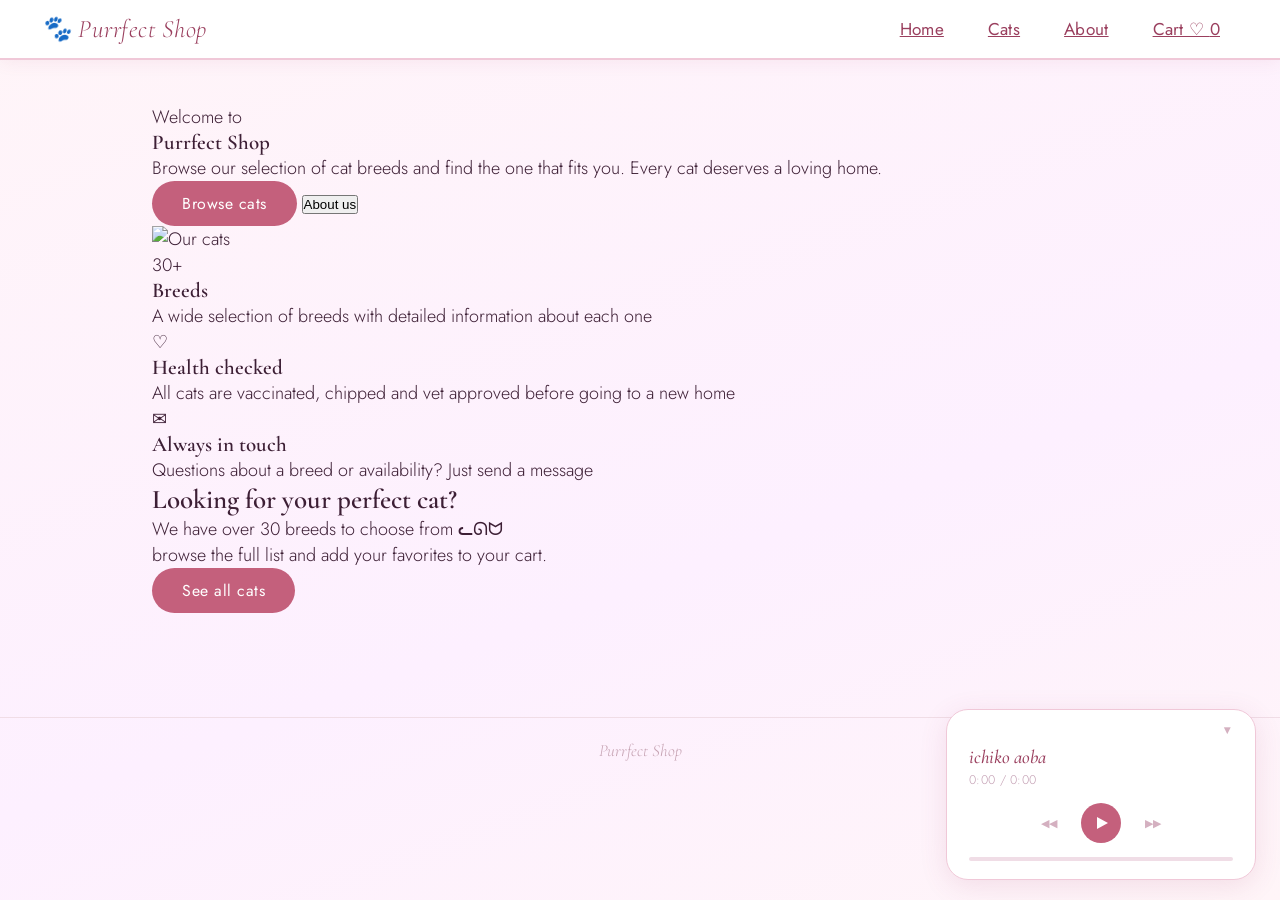
==== index.html @ 5e7208c2 "add html structure and base styles" ====
<!DOCTYPE html>
<html lang="sv">
<head>
    <meta charset="UTF-8">
    <meta name="viewport" content="width=device-width, initial-scale=1.0">
    <title>Purrfect Shop</title>
    <link href="https://fonts.googleapis.com/css2?family=Cormorant+Garamond:ital,wght@0,400;0,500;0,600;1,400;1,500&family=Jost:wght@300;400;500&display=swap" rel="stylesheet">
    <link rel="stylesheet" href="Style.css">
    <link rel="stylesheet" href="home.css">
    <link rel="stylesheet" href="cats.css">
    <link rel="stylesheet" href="about.css">
    <link rel="stylesheet" href="cart.css">
</head>
<body>

    <header>
        <a class="logo" onclick="showPage('home')">🐾 Purrfect Shop</a>
        <nav>
            <a href="#" onclick="showPage('home')" class="nav-btn" id="nav-home">Home</a>
            <a href="#" onclick="showPage('cats')" class="nav-btn" id="nav-cats">Cats</a>
            <a href="#" onclick="showPage('owner')" class="nav-btn" id="nav-owner">About</a>
            <a href="#" onclick="showPage('cart')" class="nav-btn" id="nav-cart">
                Cart ♡ <span id="cartCount">0</span>
            </a>
        </nav>
    </header>

    <main>

        <!-- home page -->
        <section id="home" class="page">

            <section class="hero">
                <div class="hero-text">
                    <p class="hero-label">Welcome to</p>
                    <h1>Purrfect Shop</h1>
                    <p class="hero-sub">Browse our selection of cat breeds and find the one that fits you. Every cat deserves a loving home.</p>
                    <div class="hero-btns">
                        <button class="pink-btn" onclick="showPage('cats')">Browse cats</button>
                        <button class="outline-btn" onclick="showPage('owner')">About us</button>
                    </div>
                </div>
                <div class="hero-img-wrap">
                    <img src="my 3 cats.jpg" alt="Our cats" class="hero-img">
                </div>
            </section>

            <section class="features">
                <article class="feature-card">
                    <div class="feature-num">30+</div>
                    <h3>Breeds</h3>
                    <p>A wide selection of breeds with detailed information about each one</p>
                </article>
                <article class="feature-card">
                    <div class="feature-num">♡</div>
                    <h3>Health checked</h3>
                    <p>All cats are vaccinated, chipped and vet approved before going to a new home</p>
                </article>
                <article class="feature-card">
                    <div class="feature-num">✉</div>
                    <h3>Always in touch</h3>
                    <p>Questions about a breed or availability? Just send a message</p>
                </article>
            </section>

            <section class="home-banner">
                <div class="banner-text">
                    <h2>Looking for your perfect cat?</h2>
                    <p>We have over 30 breeds to choose from ᓚᘏᗢ </p>
                    <p>browse the full list and add your favorites to your cart.</p>
                    <button class="pink-btn" onclick="showPage('cats')">See all cats</button>
                </div>
            </section>

        </section>

        <!-- cats page with all the breeds and filters -->
        <section id="cats" class="page" style="display:none;">
            <h2>Our cats</h2>
            <div class="search-box">
                <input type="text" id="searchInput" placeholder="Search breed..." oninput="applyFilters()">
            </div>
            <div class="filter-section">
                <div class="filter-row">
                    <span class="filter-label">Lifespan</span>
                    <div class="age-filter-row">
                        <button class="age-btn active" onclick="setAgeFilter('all', this)">All</button>
                        <button class="age-btn" onclick="setAgeFilter('short', this)">Under 12 yrs</button>
                        <button class="age-btn" onclick="setAgeFilter('medium', this)">12–14 yrs</button>
                        <button class="age-btn" onclick="setAgeFilter('long', this)">15+ yrs</button>
                    </div>
                </div>
                <div class="filter-row">
                    <span class="filter-label">Tags</span>
                    <div id="tagFilters" class="tag-filter-row"></div>
                </div>
            </div>
            <div id="catList" class="cat-grid"></div>
            <div id="pagination" class="pagination"></div>
        </section>

        <!-- detail view for one cat when you click "about me" -->
        <section id="catDetail" class="page" style="display:none;">
            <button class="back-btn" onclick="showPage('cats')">← Back to cats</button>
            <div id="catDetailContent"></div>
        </section>

        <!-- about page with my info and my own cats -->
        <section id="owner" class="page" style="display:none;">

            <section class="about-hero">
                <div class="about-photo-wrap">
                    <img src="about me.jpg" alt="Amna" class="owner-photo">
                </div>
                <div class="about-intro">
                    <h1>Amna Al-Daraji</h1>
                    <p class="about-tagline">Owner of Purrfect Shop</p>
                    <p class="owner-text">I run Purrfect Shop from Lidingö :D! I have always been around cats and decided to turn that into something real. If you have any questions about breeds or availability just send me a message (✿◠‿◠)</p>
                    <div class="contact-pills">
                        <span>✉️ amnaaldaraji@gmail.com</span>
                        <span>📞 079-313-2622</span>
                        <span>📍 Lillåkersvägen 38, Lidingö</span>
                    </div>
                </div>
            </section>

            <section class="about-section">
                <h2>Here are my own cats</h2>
                <div class="my-cats">
                    <figure class="my-cat-card">
                        <img src="2 cats.png" alt="Bladee and Spinnis">
                        <figcaption>Bladee & Spinnis</figcaption>
                    </figure>
                    <figure class="my-cat-card">
                        <img src="3 cats.png" alt="All three cats">
                        <figcaption>Spinnis, Bladee & Ecco</figcaption>
                    </figure>
                    <figure class="my-cat-card">
                        <img src="sleep cat.png" alt="Sleeping cat">
                        <figcaption>Nap time</figcaption>
                    </figure>
                    <figure class="my-cat-card">
                        <img src="sleepy cats.png" alt="Sleepy cats">
                        <figcaption>Sleepy babies</figcaption>
                    </figure>
                </div>
            </section>

            <section class="about-section">
                <h2>Find us</h2>
                <div class="map-box">
                    <iframe
                        src="https://maps.google.com/maps?q=Lillåkersvägen+38+Lidingö&output=embed"
                        width="100%"
                        height="280"
                        style="border:0; border-radius: 14px;"
                        allowfullscreen=""
                        loading="lazy">
                    </iframe>
                </div>
            </section>

        </section>

        <!-- cart page, shows what you've added and the order form -->
        <section id="cart" class="page" style="display:none;">
            <h2>Cart</h2>
            <div id="cartItems"></div>
            <div id="orderForm" style="display:none;">
                <h3>Your details</h3>
                <form onsubmit="sendOrder(event)">
                    <input type="text" id="customerName" placeholder="Name" required>
                    <input type="email" id="customerEmail" placeholder="Email" required>
                    <input type="text" id="customerAddress" placeholder="Delivery address" required>
                    <button type="submit" class="pink-btn">Place order</button>
                </form>
            </div>
        </section>

    </main>

    <footer>
        <p>Purrfect Shop</p>
    </footer>

    <!-- music player that stays fixed in the bottom right corner -->
    <div class="music-player" id="musicPlayer">
        <button class="music-toggle" id="musicToggle" onclick="toggleMusicWidget()">▼</button>
        <div class="music-body" id="musicBody">
            <div class="music-info">
                <span class="music-title">ichiko aoba</span>
                <span class="music-time" id="musicTime">0:00 / 0:00</span>
            </div>
            <div class="music-controls">
                <button class="music-prev" onclick="seekBack()">&#9664;&#9664;</button>
                <button class="music-playpause" id="musicBtn" onclick="toggleMusic()"></button>
                <button class="music-next" onclick="seekForward()">&#9654;&#9654;</button>
            </div>
            <div class="music-progress-bg" onclick="seekToClick(event)">
                <div class="music-progress-fill" id="musicProgress"></div>
            </div>
        </div>
    </div>

    <audio id="bgMusic" loop>
        <source src="song.mp3" type="audio/mpeg">
    </audio>

    <script src="navigation.js"></script>
    <script src="music.js"></script>
    <script src="cats.js"></script>
    <script src="cart.js"></script>
</body>
</html>
---- Style.css ----
@import url('https://fonts.googleapis.com/css2?family=Cormorant+Garamond:ital,wght@0,400;0,500;0,600;1,400;1,500&family=Jost:wght@300;400;500&display=swap');

* {
    margin: 0;
    padding: 0;
    box-sizing: border-box;
}

html {
    font-size: 18px;
}

body {
    font-family: 'Jost', sans-serif;
    font-weight: 300;
    background: linear-gradient(160deg, #fff5f8 0%, #fdf0ff 60%, #fff5f8 100%);
    background-attachment: fixed;
    min-height: 100vh;
    color: #3d1f35;
}

h1, h2, h3 {
    font-family: 'Cormorant Garamond', serif;
    font-weight: 600;
}

/* Header */
header {
    position: sticky;
    top: 0;
    z-index: 100;
    background: white;
    border-bottom: 2px solid #f0c8d8;
    padding: 0 40px;
    height: 60px;
    display: flex;
    align-items: center;
    gap: 32px;
    box-shadow: 0 2px 16px rgba(160, 60, 100, 0.08);
}

.logo {
    font-family: 'Cormorant Garamond', serif;
    font-size: 1.4rem;
    font-style: italic;
    color: #9a3f5e;
    letter-spacing: 0.5px;
    white-space: nowrap;
    cursor: pointer;
    user-select: none;
}

.logo:hover {
    color: #7a2f4e;
}

nav {
    display: flex;
    gap: 4px;
    margin-left: auto;
}

.nav-btn {
    background: transparent;
    border: none;
    padding: 8px 20px;
    border-radius: 8px;
    cursor: pointer;
    font-family: 'Jost', sans-serif;
    font-size: 0.95rem;
    font-weight: 400;
    color: #9a3f5e;
    transition: all 0.15s;
    letter-spacing: 0.3px;
}

.nav-btn:hover {
    background: #fce8f0;
}

.nav-btn.active {
    background: #f5c0d0;
    color: #7a2f4e;
    font-weight: 500;
}

/* Music player widget */
.music-player {
    position: fixed;
    bottom: 20px;
    right: 24px;
    z-index: 200;
    background: white;
    border: 1px solid #f0c8d8;
    border-radius: 22px;
    box-shadow: 0 6px 28px rgba(160, 60, 100, 0.12);
    padding: 14px 22px 18px;
    width: 310px;
    display: flex;
    flex-direction: column;
    gap: 10px;
}

.music-toggle {
    background: transparent;
    border: none;
    color: #d4b0c0;
    cursor: pointer;
    font-size: 0.65rem;
    align-self: flex-end;
    padding: 0;
    line-height: 1;
    transition: color 0.15s;
}

.music-toggle:hover {
    color: #9a3f5e;
}

.music-body {
    display: flex;
    flex-direction: column;
    gap: 14px;
    overflow: hidden;
    transition: max-height 0.3s ease, opacity 0.3s ease;
    max-height: 200px;
    opacity: 1;
}

.music-body.hidden {
    max-height: 0;
    opacity: 0;
    gap: 0;
}

.music-info {
    display: flex;
    flex-direction: column;
    gap: 3px;
}

.music-title {
    font-family: 'Cormorant Garamond', serif;
    font-style: italic;
    font-size: 1.05rem;
    color: #9a3f5e;
    font-weight: 500;
}

.music-time {
    font-size: 0.7rem;
    color: #c4a0b4;
    font-weight: 300;
    letter-spacing: 0.3px;
}

.music-controls {
    display: flex;
    align-items: center;
    justify-content: center;
    gap: 20px;
}

.music-prev,
.music-next {
    background: transparent;
    border: none;
    color: #d4b0c0;
    cursor: pointer;
    font-size: 0.6rem;
    padding: 4px;
    transition: color 0.15s;
}

.music-prev:hover,
.music-next:hover {
    color: #9a3f5e;
}

.music-playpause {
    background: #c4607c;
    border: none;
    width: 40px;
    height: 40px;
    border-radius: 50%;
    cursor: pointer;
    display: flex;
    align-items: center;
    justify-content: center;
    transition: background 0.15s;
    flex-shrink: 0;
    gap: 4px;
}

.music-playpause:hover {
    background: #a84f68;
}

/* Play triangle (default) */
.music-playpause::before {
    content: '';
    display: block;
    width: 0;
    height: 0;
    border-style: solid;
    border-width: 6px 0 6px 11px;
    border-color: transparent transparent transparent white;
    margin-left: 3px;
}

/* Pause bars */
.music-playpause.playing::before {
    content: '';
    width: 3px;
    height: 13px;
    background: white;
    border-radius: 2px;
    border: none;
    margin-left: 0;
}

.music-playpause.playing::after {
    content: '';
    display: block;
    width: 3px;
    height: 13px;
    background: white;
    border-radius: 2px;
}

.music-progress-bg {
    width: 100%;
    height: 4px;
    background: #f0dde6;
    border-radius: 4px;
    cursor: pointer;
    position: relative;
}

.music-progress-fill {
    height: 100%;
    background: #c4607c;
    border-radius: 4px;
    width: 0%;
    transition: width 0.5s linear;
    pointer-events: none;
}

/* Main */
main {
    max-width: 1040px;
    margin: 0 auto;
    padding: 0 32px;
}

.page {
    padding: 44px 0;
}

/* Shared heading style */
.page > h2 {
    font-family: 'Cormorant Garamond', serif;
    font-size: 2rem;
    font-style: italic;
    font-weight: 500;
    color: #9a3f5e;
    margin-bottom: 28px;
}

/* Pink button */
.pink-btn {
    background: #c4607c;
    color: white;
    border: none;
    padding: 11px 30px;
    border-radius: 30px;
    cursor: pointer;
    font-family: 'Jost', sans-serif;
    font-size: 0.88rem;
    font-weight: 400;
    letter-spacing: 0.5px;
    transition: background 0.2s;
}

.pink-btn:hover {
    background: #a84f68;
}

/* Footer */
footer {
    text-align: center;
    padding: 22px;
    border-top: 1px solid #f0dde6;
    margin-top: 60px;
    margin-bottom: 20px;
    font-family: 'Cormorant Garamond', serif;
    font-style: italic;
    font-size: 0.95rem;
    color: #c4a0b0;
}

/* Responsive */
@media (max-width: 768px) {
    header {
        padding: 0 18px;
        gap: 12px;
        height: auto;
        flex-wrap: wrap;
        padding-top: 12px;
        padding-bottom: 12px;
    }

    nav {
        order: 3;
        width: 100%;
        flex-wrap: wrap;
    }

    .music-widget {
        margin-left: 0;
    }

    main {
        padding: 0 18px;
    }

    .page {
        padding: 28px 0;
    }
}
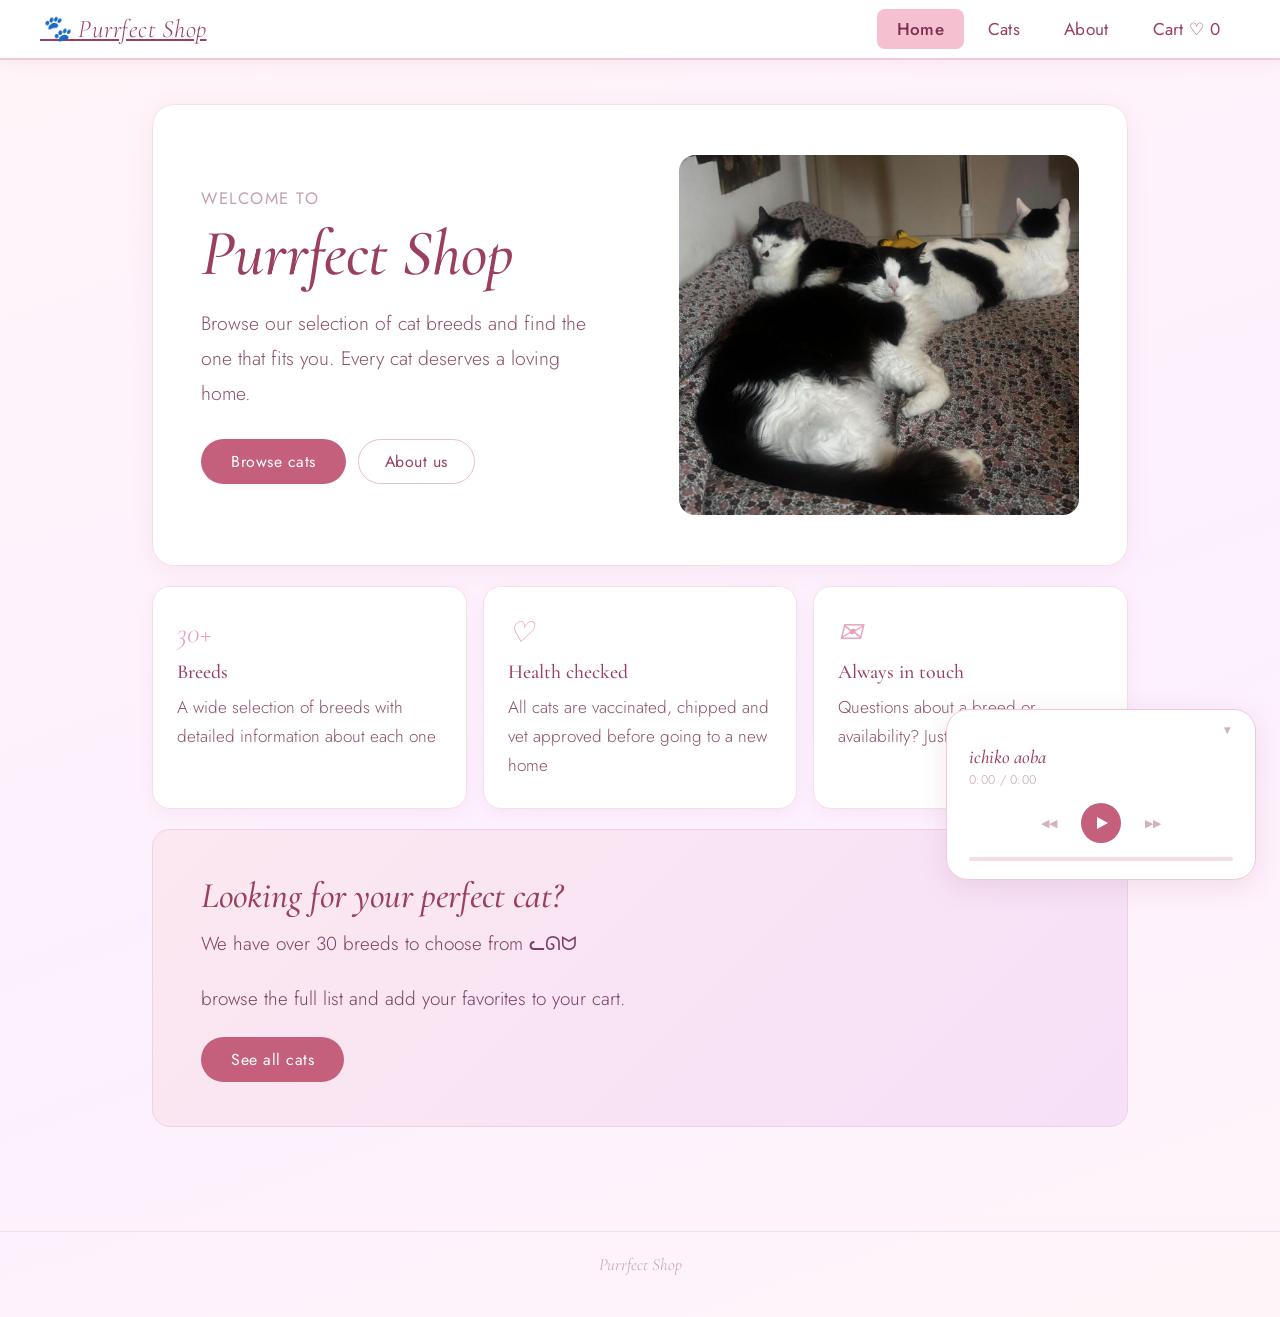
==== commit 655d5f04: "reorganize project structure into css, img, js, and pages folders" ====
--- a/index.html
+++ b/index.html
@@ -5,30 +5,23 @@
     <meta name="viewport" content="width=device-width, initial-scale=1.0">
     <title>Purrfect Shop</title>
     <link href="https://fonts.googleapis.com/css2?family=Cormorant+Garamond:ital,wght@0,400;0,500;0,600;1,400;1,500&family=Jost:wght@300;400;500&display=swap" rel="stylesheet">
-    <link rel="stylesheet" href="Style.css">
-    <link rel="stylesheet" href="home.css">
-    <link rel="stylesheet" href="cats.css">
-    <link rel="stylesheet" href="about.css">
-    <link rel="stylesheet" href="cart.css">
+    <link rel="stylesheet" href="css/style.css">
+    <link rel="stylesheet" href="css/home.css">
 </head>
 <body>
 
     <header>
-        <a class="logo" onclick="showPage('home')">🐾 Purrfect Shop</a>
+        <a class="logo" href="index.html">🐾 Purrfect Shop</a>
         <nav>
-            <a href="#" onclick="showPage('home')" class="nav-btn" id="nav-home">Home</a>
-            <a href="#" onclick="showPage('cats')" class="nav-btn" id="nav-cats">Cats</a>
-            <a href="#" onclick="showPage('owner')" class="nav-btn" id="nav-owner">About</a>
-            <a href="#" onclick="showPage('cart')" class="nav-btn" id="nav-cart">
-                Cart ♡ <span id="cartCount">0</span>
-            </a>
+            <a href="index.html" class="nav-btn active">Home</a>
+            <a href="pages/cats.html" class="nav-btn">Cats</a>
+            <a href="pages/about.html" class="nav-btn">About</a>
+            <a href="pages/cart.html" class="nav-btn">Cart ♡ <span id="cartCount">0</span></a>
         </nav>
     </header>
 
     <main>
-
-        <!-- home page -->
-        <section id="home" class="page">
+        <section class="page">
 
             <section class="hero">
                 <div class="hero-text">
@@ -36,12 +29,12 @@
                     <h1>Purrfect Shop</h1>
                     <p class="hero-sub">Browse our selection of cat breeds and find the one that fits you. Every cat deserves a loving home.</p>
                     <div class="hero-btns">
-                        <button class="pink-btn" onclick="showPage('cats')">Browse cats</button>
-                        <button class="outline-btn" onclick="showPage('owner')">About us</button>
+                        <button class="pink-btn" onclick="window.location.href='pages/cats.html'">Browse cats</button>
+                        <button class="outline-btn" onclick="window.location.href='pages/about.html'">About us</button>
                     </div>
                 </div>
                 <div class="hero-img-wrap">
-                    <img src="my 3 cats.jpg" alt="Our cats" class="hero-img">
+                    <img src="img/my 3 cats.jpg" alt="Our cats" class="hero-img">
                 </div>
             </section>
 
@@ -68,122 +61,17 @@
                     <h2>Looking for your perfect cat?</h2>
                     <p>We have over 30 breeds to choose from ᓚᘏᗢ </p>
                     <p>browse the full list and add your favorites to your cart.</p>
-                    <button class="pink-btn" onclick="showPage('cats')">See all cats</button>
+                    <button class="pink-btn" onclick="window.location.href='pages/cats.html'">See all cats</button>
                 </div>
             </section>
 
         </section>
-
-        <!-- cats page with all the breeds and filters -->
-        <section id="cats" class="page" style="display:none;">
-            <h2>Our cats</h2>
-            <div class="search-box">
-                <input type="text" id="searchInput" placeholder="Search breed..." oninput="applyFilters()">
-            </div>
-            <div class="filter-section">
-                <div class="filter-row">
-                    <span class="filter-label">Lifespan</span>
-                    <div class="age-filter-row">
-                        <button class="age-btn active" onclick="setAgeFilter('all', this)">All</button>
-                        <button class="age-btn" onclick="setAgeFilter('short', this)">Under 12 yrs</button>
-                        <button class="age-btn" onclick="setAgeFilter('medium', this)">12–14 yrs</button>
-                        <button class="age-btn" onclick="setAgeFilter('long', this)">15+ yrs</button>
-                    </div>
-                </div>
-                <div class="filter-row">
-                    <span class="filter-label">Tags</span>
-                    <div id="tagFilters" class="tag-filter-row"></div>
-                </div>
-            </div>
-            <div id="catList" class="cat-grid"></div>
-            <div id="pagination" class="pagination"></div>
-        </section>
-
-        <!-- detail view for one cat when you click "about me" -->
-        <section id="catDetail" class="page" style="display:none;">
-            <button class="back-btn" onclick="showPage('cats')">← Back to cats</button>
-            <div id="catDetailContent"></div>
-        </section>
-
-        <!-- about page with my info and my own cats -->
-        <section id="owner" class="page" style="display:none;">
-
-            <section class="about-hero">
-                <div class="about-photo-wrap">
-                    <img src="about me.jpg" alt="Amna" class="owner-photo">
-                </div>
-                <div class="about-intro">
-                    <h1>Amna Al-Daraji</h1>
-                    <p class="about-tagline">Owner of Purrfect Shop</p>
-                    <p class="owner-text">I run Purrfect Shop from Lidingö :D! I have always been around cats and decided to turn that into something real. If you have any questions about breeds or availability just send me a message (✿◠‿◠)</p>
-                    <div class="contact-pills">
-                        <span>✉️ amnaaldaraji@gmail.com</span>
-                        <span>📞 079-313-2622</span>
-                        <span>📍 Lillåkersvägen 38, Lidingö</span>
-                    </div>
-                </div>
-            </section>
-
-            <section class="about-section">
-                <h2>Here are my own cats</h2>
-                <div class="my-cats">
-                    <figure class="my-cat-card">
-                        <img src="2 cats.png" alt="Bladee and Spinnis">
-                        <figcaption>Bladee & Spinnis</figcaption>
-                    </figure>
-                    <figure class="my-cat-card">
-                        <img src="3 cats.png" alt="All three cats">
-                        <figcaption>Spinnis, Bladee & Ecco</figcaption>
-                    </figure>
-                    <figure class="my-cat-card">
-                        <img src="sleep cat.png" alt="Sleeping cat">
-                        <figcaption>Nap time</figcaption>
-                    </figure>
-                    <figure class="my-cat-card">
-                        <img src="sleepy cats.png" alt="Sleepy cats">
-                        <figcaption>Sleepy babies</figcaption>
-                    </figure>
-                </div>
-            </section>
-
-            <section class="about-section">
-                <h2>Find us</h2>
-                <div class="map-box">
-                    <iframe
-                        src="https://maps.google.com/maps?q=Lillåkersvägen+38+Lidingö&output=embed"
-                        width="100%"
-                        height="280"
-                        style="border:0; border-radius: 14px;"
-                        allowfullscreen=""
-                        loading="lazy">
-                    </iframe>
-                </div>
-            </section>
-
-        </section>
-
-        <!-- cart page, shows what you've added and the order form -->
-        <section id="cart" class="page" style="display:none;">
-            <h2>Cart</h2>
-            <div id="cartItems"></div>
-            <div id="orderForm" style="display:none;">
-                <h3>Your details</h3>
-                <form onsubmit="sendOrder(event)">
-                    <input type="text" id="customerName" placeholder="Name" required>
-                    <input type="email" id="customerEmail" placeholder="Email" required>
-                    <input type="text" id="customerAddress" placeholder="Delivery address" required>
-                    <button type="submit" class="pink-btn">Place order</button>
-                </form>
-            </div>
-        </section>
-
     </main>
 
     <footer>
         <p>Purrfect Shop</p>
     </footer>
 
-    <!-- music player that stays fixed in the bottom right corner -->
     <div class="music-player" id="musicPlayer">
         <button class="music-toggle" id="musicToggle" onclick="toggleMusicWidget()">▼</button>
         <div class="music-body" id="musicBody">
@@ -192,9 +80,9 @@
                 <span class="music-time" id="musicTime">0:00 / 0:00</span>
             </div>
             <div class="music-controls">
-                <button class="music-prev" onclick="seekBack()">&#9664;&#9664;</button>
+                <button class="music-prev" onclick="seekBack()">◀◀</button>
                 <button class="music-playpause" id="musicBtn" onclick="toggleMusic()"></button>
-                <button class="music-next" onclick="seekForward()">&#9654;&#9654;</button>
+                <button class="music-next" onclick="seekForward()">▶▶</button>
             </div>
             <div class="music-progress-bg" onclick="seekToClick(event)">
                 <div class="music-progress-fill" id="musicProgress"></div>
@@ -203,12 +91,10 @@
     </div>
 
     <audio id="bgMusic" loop>
-        <source src="song.mp3" type="audio/mpeg">
+        <source src="img/song.mp3" type="audio/mpeg">
     </audio>
 
-    <script src="navigation.js"></script>
-    <script src="music.js"></script>
-    <script src="cats.js"></script>
-    <script src="cart.js"></script>
+    <script src="js/shared.js"></script>
+    <script src="js/music.js"></script>
 </body>
 </html>
--- a/css/style.css
+++ b/css/style.css
@@ -0,0 +1,330 @@
+@import url('https://fonts.googleapis.com/css2?family=Cormorant+Garamond:ital,wght@0,400;0,500;0,600;1,400;1,500&family=Jost:wght@300;400;500&display=swap');
+
+* {
+    margin: 0;
+    padding: 0;
+    box-sizing: border-box;
+}
+
+html {
+    font-size: 18px;
+}
+
+body {
+    font-family: 'Jost', sans-serif;
+    font-weight: 300;
+    background: linear-gradient(160deg, #fff5f8 0%, #fdf0ff 60%, #fff5f8 100%);
+    min-height: 100vh;
+    color: #3d1f35;
+}
+
+h1, h2, h3 {
+    font-family: 'Cormorant Garamond', serif;
+    font-weight: 600;
+}
+
+/* Header */
+header {
+    position: sticky;
+    top: 0;
+    z-index: 100;
+    background: white;
+    border-bottom: 2px solid #f0c8d8;
+    padding: 0 40px;
+    height: 60px;
+    display: flex;
+    align-items: center;
+    gap: 32px;
+    box-shadow: 0 2px 16px rgba(160, 60, 100, 0.08);
+}
+
+.logo {
+    font-family: 'Cormorant Garamond', serif;
+    font-size: 1.4rem;
+    font-style: italic;
+    color: #9a3f5e;
+    letter-spacing: 0.5px;
+    white-space: nowrap;
+    cursor: pointer;
+    user-select: none;
+}
+
+.logo:hover {
+    color: #7a2f4e;
+}
+
+nav {
+    display: flex;
+    gap: 4px;
+    margin-left: auto;
+}
+
+.nav-btn {
+    background: transparent;
+    border: none;
+    padding: 8px 20px;
+    border-radius: 8px;
+    cursor: pointer;
+    font-family: 'Jost', sans-serif;
+    font-size: 0.95rem;
+    font-weight: 400;
+    color: #9a3f5e;
+    transition: all 0.15s;
+    letter-spacing: 0.3px;
+    text-decoration: none;
+}
+
+.nav-btn:hover {
+    background: #fce8f0;
+}
+
+.nav-btn.active {
+    background: #f5c0d0;
+    color: #7a2f4e;
+    font-weight: 500;
+}
+
+/* Music player widget */
+.music-player {
+    position: fixed;
+    bottom: 20px;
+    right: 24px;
+    z-index: 200;
+    background: white;
+    border: 1px solid #f0c8d8;
+    border-radius: 22px;
+    box-shadow: 0 6px 28px rgba(160, 60, 100, 0.12);
+    padding: 14px 22px 18px;
+    width: 310px;
+    display: flex;
+    flex-direction: column;
+    gap: 10px;
+}
+
+.music-toggle {
+    background: transparent;
+    border: none;
+    color: #d4b0c0;
+    cursor: pointer;
+    font-size: 0.65rem;
+    align-self: flex-end;
+    padding: 0;
+    line-height: 1;
+    transition: color 0.15s;
+}
+
+.music-toggle:hover {
+    color: #9a3f5e;
+}
+
+.music-body {
+    display: flex;
+    flex-direction: column;
+    gap: 14px;
+    overflow: hidden;
+    transition: max-height 0.3s ease, opacity 0.3s ease;
+    max-height: 200px;
+    opacity: 1;
+}
+
+.music-body.hidden {
+    max-height: 0;
+    opacity: 0;
+    gap: 0;
+}
+
+.music-info {
+    display: flex;
+    flex-direction: column;
+    gap: 3px;
+}
+
+.music-title {
+    font-family: 'Cormorant Garamond', serif;
+    font-style: italic;
+    font-size: 1.05rem;
+    color: #9a3f5e;
+    font-weight: 500;
+}
+
+.music-time {
+    font-size: 0.7rem;
+    color: #c4a0b4;
+    font-weight: 300;
+    letter-spacing: 0.3px;
+}
+
+.music-controls {
+    display: flex;
+    align-items: center;
+    justify-content: center;
+    gap: 20px;
+}
+
+.music-prev,
+.music-next {
+    background: transparent;
+    border: none;
+    color: #d4b0c0;
+    cursor: pointer;
+    font-size: 0.6rem;
+    padding: 4px;
+    transition: color 0.15s;
+}
+
+.music-prev:hover,
+.music-next:hover {
+    color: #9a3f5e;
+}
+
+.music-playpause {
+    background: #c4607c;
+    border: none;
+    width: 40px;
+    height: 40px;
+    border-radius: 50%;
+    cursor: pointer;
+    display: flex;
+    align-items: center;
+    justify-content: center;
+    transition: background 0.15s;
+    flex-shrink: 0;
+    gap: 4px;
+}
+
+.music-playpause:hover {
+    background: #a84f68;
+}
+
+/* Play triangle (default) */
+.music-playpause::before {
+    content: '';
+    display: block;
+    width: 0;
+    height: 0;
+    border-style: solid;
+    border-width: 6px 0 6px 11px;
+    border-color: transparent transparent transparent white;
+    margin-left: 3px;
+}
+
+/* Pause bars */
+.music-playpause.playing::before {
+    content: '';
+    width: 3px;
+    height: 13px;
+    background: white;
+    border-radius: 2px;
+    border: none;
+    margin-left: 0;
+}
+
+.music-playpause.playing::after {
+    content: '';
+    display: block;
+    width: 3px;
+    height: 13px;
+    background: white;
+    border-radius: 2px;
+}
+
+.music-progress-bg {
+    width: 100%;
+    height: 4px;
+    background: #f0dde6;
+    border-radius: 4px;
+    cursor: pointer;
+    position: relative;
+}
+
+.music-progress-fill {
+    height: 100%;
+    background: #c4607c;
+    border-radius: 4px;
+    width: 0%;
+    transition: width 0.5s linear;
+    pointer-events: none;
+}
+
+/* Main */
+main {
+    max-width: 1040px;
+    margin: 0 auto;
+    padding: 0 32px;
+}
+
+.page {
+    padding: 44px 0;
+}
+
+/* Shared heading style */
+.page > h2 {
+    font-family: 'Cormorant Garamond', serif;
+    font-size: 2rem;
+    font-style: italic;
+    font-weight: 500;
+    color: #9a3f5e;
+    margin-bottom: 28px;
+}
+
+/* Pink button */
+.pink-btn {
+    background: #c4607c;
+    color: white;
+    border: none;
+    padding: 11px 30px;
+    border-radius: 30px;
+    cursor: pointer;
+    font-family: 'Jost', sans-serif;
+    font-size: 0.88rem;
+    font-weight: 400;
+    letter-spacing: 0.5px;
+    transition: background 0.2s;
+}
+
+.pink-btn:hover {
+    background: #a84f68;
+}
+
+/* Footer */
+footer {
+    text-align: center;
+    padding: 22px;
+    border-top: 1px solid #f0dde6;
+    margin-top: 60px;
+    margin-bottom: 20px;
+    font-family: 'Cormorant Garamond', serif;
+    font-style: italic;
+    font-size: 0.95rem;
+    color: #c4a0b0;
+}
+
+/* Responsive */
+@media (max-width: 768px) {
+    header {
+        padding: 0 18px;
+        gap: 12px;
+        height: auto;
+        flex-wrap: wrap;
+        padding-top: 12px;
+        padding-bottom: 12px;
+    }
+
+    nav {
+        order: 3;
+        width: 100%;
+        flex-wrap: wrap;
+    }
+
+    .music-widget {
+        margin-left: 0;
+    }
+
+    main {
+        padding: 0 18px;
+    }
+
+    .page {
+        padding: 28px 0;
+    }
+}
--- a/css/home.css
+++ b/css/home.css
@@ -0,0 +1,182 @@
+/* Hero split layout */
+.hero {
+    display: flex;
+    align-items: center;
+    gap: 40px;
+    background: white;
+    border-radius: 22px;
+    padding: 50px 48px;
+    margin-bottom: 20px;
+    border: 1px solid #f5e0e8;
+    box-shadow: 0 4px 24px rgba(160, 60, 100, 0.07);
+    overflow: hidden;
+}
+
+.hero-text {
+    flex: 1;
+    min-width: 0;
+}
+
+.hero-label {
+    font-size: 0.92rem;
+    color: #c4a0b4;
+    letter-spacing: 1.5px;
+    text-transform: uppercase;
+    margin-bottom: 8px;
+    font-weight: 400;
+}
+
+.hero-text h1 {
+    font-size: 3.6rem;
+    color: #9a3f5e;
+    font-style: italic;
+    font-weight: 500;
+    line-height: 1.1;
+    margin-bottom: 16px;
+}
+
+.hero-sub {
+    font-size: 1.08rem;
+    color: #8a5068;
+    line-height: 1.8;
+    font-weight: 300;
+    margin-bottom: 28px;
+    max-width: 400px;
+}
+
+.hero-btns {
+    display: flex;
+    gap: 12px;
+    flex-wrap: wrap;
+}
+
+.outline-btn {
+    background: transparent;
+    color: #9a3f5e;
+    border: 1.5px solid #e8c0cc;
+    padding: 10px 26px;
+    border-radius: 30px;
+    cursor: pointer;
+    font-family: 'Jost', sans-serif;
+    font-size: 0.88rem;
+    font-weight: 400;
+    letter-spacing: 0.5px;
+    transition: all 0.2s;
+}
+
+.outline-btn:hover {
+    background: #fce8f0;
+    border-color: #c4a0b4;
+}
+
+.hero-img-wrap {
+    flex-shrink: 0;
+    width: 400px;
+}
+
+.hero-img {
+    width: 100%;
+    height: 360px;
+    object-fit: cover;
+    border-radius: 16px;
+    display: block;
+}
+
+/* Feature cards */
+.features {
+    display: flex;
+    gap: 16px;
+    flex-wrap: wrap;
+    margin-bottom: 20px;
+}
+
+.feature-card {
+    background: white;
+    border: 1px solid #f5e0e8;
+    border-radius: 18px;
+    padding: 28px 24px;
+    flex: 1;
+    min-width: 170px;
+    box-shadow: 0 4px 16px rgba(160, 60, 100, 0.06);
+}
+
+.feature-num {
+    font-size: 1.6rem;
+    color: #e8a0b8;
+    margin-bottom: 10px;
+    font-family: 'Cormorant Garamond', serif;
+    font-style: italic;
+}
+
+.feature-card h3 {
+    color: #9a3f5e;
+    margin-bottom: 9px;
+    font-size: 1.1rem;
+    font-weight: 500;
+}
+
+.feature-card p {
+    color: #8a5068;
+    font-size: 0.95rem;
+    line-height: 1.7;
+    font-weight: 300;
+}
+
+/* Bottom banner */
+.home-banner {
+    background: linear-gradient(135deg, #fce8f0, #f5e0f8);
+    border-radius: 18px;
+    padding: 44px 48px;
+    border: 1px solid #f0d0e4;
+}
+
+.banner-text h2 {
+    font-size: 2rem;
+    color: #9a3f5e;
+    font-style: italic;
+    font-weight: 500;
+    margin-bottom: 10px;
+}
+
+.banner-text p {
+    font-size: 1.05rem;
+    color: #7a4060;
+    font-weight: 300;
+    line-height: 1.75;
+    margin-bottom: 22px;
+    max-width: 500px;
+}
+
+/* Responsive */
+@media (max-width: 780px) {
+    .hero {
+        flex-direction: column;
+        padding: 36px 28px;
+    }
+
+    .hero-img-wrap {
+        width: 100%;
+    }
+
+    .hero-img {
+        height: 220px;
+    }
+
+    .hero-text h1 {
+        font-size: 2.6rem;
+    }
+
+    .home-banner {
+        padding: 32px 28px;
+    }
+}
+
+@media (max-width: 480px) {
+    .hero-text h1 {
+        font-size: 2rem;
+    }
+
+    .features {
+        flex-direction: column;
+    }
+}
